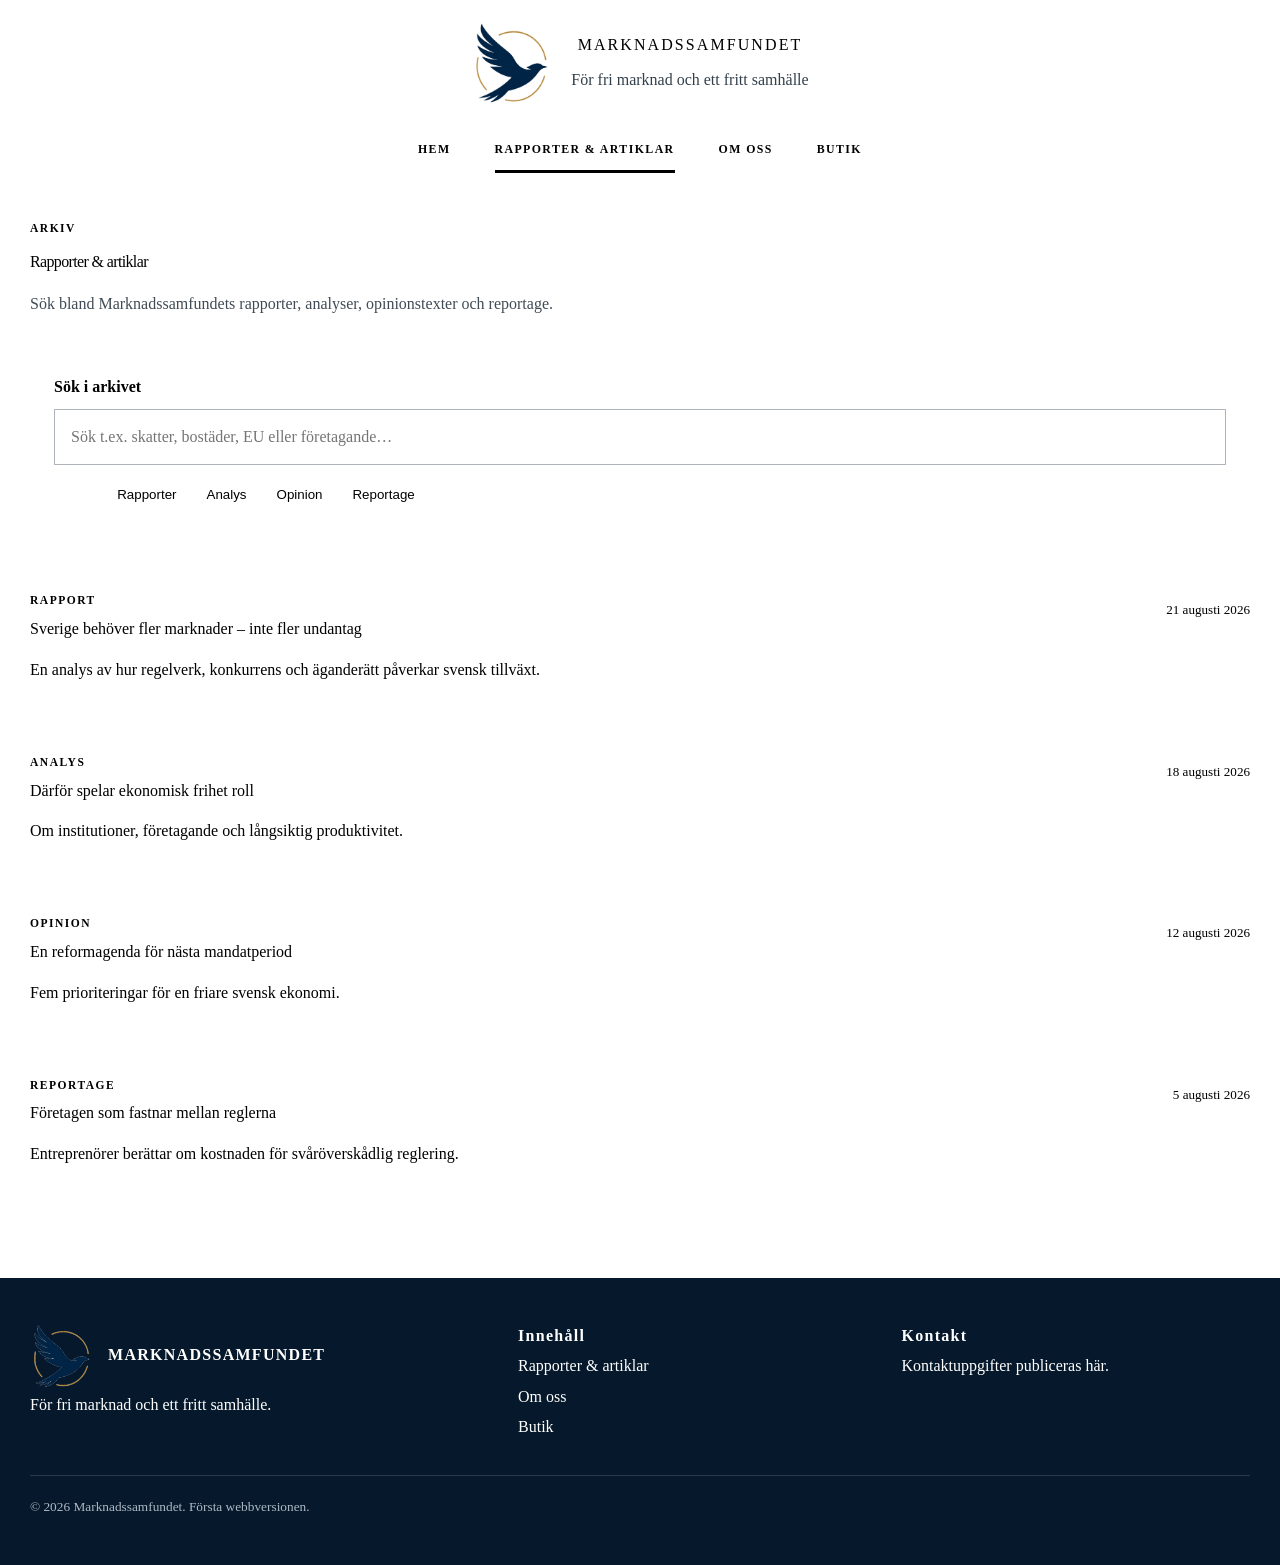
==== arkiv.html @ e5a6a24a "Add files via upload" ====
<!doctype html><html lang="sv"><head><meta charset="utf-8"><meta name="viewport" content="width=device-width,initial-scale=1"><meta name="description" content="Marknadssamfundet – För fri marknad och ett fritt samhälle."><title>Rapporter & artiklar – Marknadssamfundet</title><link rel="icon" type="image/png" href="assets/favicon.png"><link rel="stylesheet" href="styles.css"></head><body><header class="masthead"><div class="wrap identity"><a href="index.html" aria-label="Marknadssamfundet, startsida"><img src="assets/mark-icon.png" alt=""></a><div class="identity-copy"><div class="identity-name">Marknadssamfundet</div><div class="identity-tagline">För fri marknad och ett fritt samhälle</div></div></div><button class="menu-toggle" aria-expanded="false" aria-controls="main-nav">Meny</button><nav id="main-nav" class="main-nav wrap" aria-label="Huvudmeny"><a href="index.html" class="">Hem</a><a href="arkiv.html" class="active">Rapporter & artiklar</a><a href="om.html" class="">Om oss</a><a href="butik.html" class="">Butik</a></nav></header><main class="page"><div class="wrap"><header class="archive-header"><span class="kicker">Arkiv</span><h1>Rapporter & artiklar</h1><p class="lead">Sök bland Marknadssamfundets rapporter, analyser, opinionstexter och reportage.</p></header><section class="search-box"><label for="search">Sök i arkivet</label><input id="search" type="search" placeholder="Sök t.ex. skatter, bostäder, EU eller företagande…" autocomplete="off"><div class="filters"><button class="filter active" data-filter="alla">Alla</button><button class="filter" data-filter="rapport">Rapporter</button><button class="filter" data-filter="analys">Analys</button><button class="filter" data-filter="opinion">Opinion</button><button class="filter" data-filter="reportage">Reportage</button></div></section><section class="archive-list"><article class="archive-item" data-type="rapport" data-search="sverige marknader regler konkurrens äganderätt ekonomi"><div><span class="tag">Rapport</span><h2><a href="artikel.html">Sverige behöver fler marknader – inte fler undantag</a></h2><p>En analys av hur regelverk, konkurrens och äganderätt påverkar svensk tillväxt.</p></div><div class="meta">21 augusti 2026</div></article><article class="archive-item" data-type="analys" data-search="ekonomisk frihet institutioner företagande produktivitet"><div><span class="tag">Analys</span><h2><a href="artikel.html">Därför spelar ekonomisk frihet roll</a></h2><p>Om institutioner, företagande och långsiktig produktivitet.</p></div><div class="meta">18 augusti 2026</div></article><article class="archive-item" data-type="opinion" data-search="reformagenda skatter arbetsmarknad bostäder mandatperiod"><div><span class="tag">Opinion</span><h2><a href="artikel.html">En reformagenda för nästa mandatperiod</a></h2><p>Fem prioriteringar för en friare svensk ekonomi.</p></div><div class="meta">12 augusti 2026</div></article><article class="archive-item" data-type="reportage" data-search="företag regler entreprenörer reglering"><div><span class="tag">Reportage</span><h2><a href="artikel.html">Företagen som fastnar mellan reglerna</a></h2><p>Entreprenörer berättar om kostnaden för svåröverskådlig reglering.</p></div><div class="meta">5 augusti 2026</div></article></section><p id="no-results" class="no-results" hidden>Inga träffar. Prova ett annat sökord eller filter.</p></div></main><footer class="footer"><div class="wrap"><div class="footer-grid"><div><div class="footer-brand"><img src="assets/mark-icon.png" alt=""><strong>MARKNADSSAMFUNDET</strong></div><p>För fri marknad och ett fritt samhälle.</p></div><div><strong>Innehåll</strong><p><a href="arkiv.html">Rapporter & artiklar</a></p><p><a href="om.html">Om oss</a></p><p><a href="butik.html">Butik</a></p></div><div><strong>Kontakt</strong><p>Kontaktuppgifter publiceras här.</p></div></div><div class="legal"><small>© 2026 Marknadssamfundet. Första webbversionen.</small></div></div></footer><script src="script.js"></script></body></html>
---- styles.css ----
\
:root{--navy:#0b2744;--navy2:#061b31;--gold:#b98a2c;--ink:#161b21;--muted:#66717a;--paper:#f6f3ec;--white:#fff;--rule:#d7d2c6;--serif:Georgia,"Times New Roman",serif;--sans:-apple-system,BlinkMacSystemFont,"Segoe UI",Arial,sans-serif}*{box-sizing:border-box}html{scroll-behavior:smooth}body{margin:0;background:var(--paper);color:var(--ink);font-family:var(--sans);line-height:1.55}a{color:inherit}img{display:block;max-width:100%}.wrap{width:min(1220px,calc(100% - 42px));margin:auto}.masthead{background:var(--white);border-bottom:1px solid var(--rule)}.identity{min-height:126px;display:flex;align-items:center;justify-content:center;gap:18px;padding:20px 0}.identity img{width:82px;height:82px;object-fit:contain}.identity-copy{text-align:center}.identity-name{font:600 clamp(1.65rem,3.2vw,2.7rem)/1 var(--serif);letter-spacing:.13em;color:var(--navy);text-transform:uppercase}.identity-tagline{margin-top:10px;font:italic 1.02rem var(--serif);color:#33404c}.main-nav{border-top:1px solid var(--rule);display:flex;justify-content:center;gap:44px;position:relative}.main-nav a{padding:14px 0 12px;text-decoration:none;text-transform:uppercase;font-size:.74rem;letter-spacing:.12em;font-weight:800;border-bottom:3px solid transparent}.main-nav a:hover,.main-nav a.active{color:var(--gold);border-bottom-color:var(--gold)}.menu-toggle{display:none}.newsline{background:var(--navy);color:#fff}.newsline .wrap{display:flex;gap:18px;align-items:center;min-height:38px;font-size:.82rem}.newsline strong{color:#f4d99a;text-transform:uppercase;letter-spacing:.1em}.newsline a{text-decoration:none;white-space:nowrap;overflow:hidden;text-overflow:ellipsis}.page{padding:42px 0 70px}.kicker,.tag,.section-kicker{font-weight:800;color:var(--gold);text-transform:uppercase;letter-spacing:.13em;font-size:.72rem}.front-grid{display:grid;grid-template-columns:1.65fr .85fr;gap:28px;border-bottom:1px solid var(--rule);padding-bottom:35px}.lead-story{padding-right:28px;border-right:1px solid var(--rule)}.lead-story h1{font:600 clamp(3rem,6.2vw,6.1rem)/.96 var(--serif);letter-spacing:-.045em;margin:10px 0 20px}.lead-story .dek{font:1.3rem/1.5 var(--serif);color:#3c4650;max-width:800px}.story-link{display:inline-block;margin-top:12px;text-decoration:none;font-weight:800;border-bottom:1px solid var(--gold);padding-bottom:3px}.side-stack{display:grid;grid-template-rows:1fr 1fr;gap:24px}.side-story{border-bottom:1px solid var(--rule);padding-bottom:20px}.side-story:last-child{border-bottom:0}.side-story h2{font:600 2rem/1.06 var(--serif);margin:8px 0 10px}.side-story p{margin:0;color:#47515b}.meta{font-size:.82rem;color:var(--muted);margin-top:13px}.section{padding:48px 0;border-bottom:1px solid var(--rule)}.section-head{display:flex;justify-content:space-between;align-items:flex-end;gap:16px;border-bottom:3px solid var(--ink);padding-bottom:10px;margin-bottom:24px}.section-head h2{margin:0;font:600 2.15rem var(--serif)}.section-head a{text-decoration:none;font-weight:700;font-size:.88rem}.latest-grid{display:grid;grid-template-columns:1.25fr .75fr;gap:38px}.latest-list{counter-reset:item}.latest-item{counter-increment:item;display:grid;grid-template-columns:50px 1fr auto;gap:15px;padding:20px 0;border-bottom:1px solid var(--rule);align-items:start}.latest-item:before{content:counter(item,decimal-leading-zero);font:600 1rem var(--serif);color:var(--gold)}.latest-item h3{font:600 1.45rem/1.12 var(--serif);margin:0 0 6px}.latest-item h3 a{text-decoration:none}.latest-item h3 a:hover{text-decoration:underline}.latest-item .meta{margin:0}.editorial-box{background:var(--navy);color:#fff;padding:28px;align-self:start}.editorial-box h3{font:600 2rem/1.1 var(--serif);margin:10px 0}.editorial-box p{color:#d7dee5}.report-grid,.opinion-grid,.shop-grid,.principles{display:grid;grid-template-columns:repeat(3,1fr);gap:24px}.report-card{background:var(--white);border:1px solid var(--rule);padding:22px;min-height:285px;display:flex;flex-direction:column}.report-card .number{font:600 3.8rem var(--serif);color:var(--navy);opacity:.12}.report-card h3{font:600 1.55rem/1.1 var(--serif);margin:10px 0}.report-card p{color:#4a545d}.report-card .meta{margin-top:auto}.opinion-card{border-top:4px solid var(--navy);padding-top:16px}.opinion-card h3{font:600 1.6rem/1.1 var(--serif);margin:8px 0}.topics{background:var(--navy2);color:#fff;padding:34px 0}.topic-links{display:flex;flex-wrap:wrap;gap:10px;margin-top:13px}.topic-links a{border:1px solid rgba(255,255,255,.25);padding:8px 12px;text-decoration:none;font-size:.88rem}.topic-links a:hover{background:#fff;color:var(--navy)}.archive-header,.about-header,.shop-header{max-width:930px;margin-bottom:34px}.archive-header h1,.about-header h1,.shop-header h1,.article-header h1{font:600 clamp(3rem,6vw,5.8rem)/1 var(--serif);letter-spacing:-.04em;margin:10px 0 17px}.lead{font:1.32rem/1.5 var(--serif);color:#414b55}.search-box{background:#fff;border:1px solid var(--rule);padding:24px;margin:28px 0}.search-box label{display:block;font-weight:800;margin-bottom:9px}.search-box input{width:100%;padding:15px 16px;font:1rem var(--sans);border:1px solid #aeb4ba;background:#fff}.filters{display:flex;flex-wrap:wrap;gap:8px;margin-top:14px}.filter{border:1px solid var(--rule);background:var(--paper);padding:8px 11px;cursor:pointer}.filter.active{background:var(--navy);border-color:var(--navy);color:#fff}.archive-list{border-top:3px solid var(--ink)}.archive-item{display:grid;grid-template-columns:1fr auto;gap:22px;padding:25px 0;border-bottom:1px solid var(--rule)}.archive-item h2{font:600 1.8rem/1.1 var(--serif);margin:5px 0}.archive-item h2 a{text-decoration:none}.archive-item h2 a:hover{text-decoration:underline}.no-results{padding:28px 0;color:var(--muted)}.article-header{max-width:1040px;padding:54px 0 28px}.article-header .lead{max-width:850px}.byline{border-top:1px solid var(--rule);border-bottom:1px solid var(--rule);padding:14px 0;color:var(--muted);margin-top:26px}.article-layout{display:grid;grid-template-columns:160px minmax(0,760px) 1fr;gap:32px;padding:24px 0 70px}.article-aside{font-size:.82rem;color:var(--muted)}.article-aside strong{display:block;color:var(--ink);margin-bottom:5px}.article-body{font:1.19rem/1.76 var(--serif)}.article-body h2{font:600 2.15rem/1.15 var(--serif);margin-top:42px}.article-body .dropcap:first-letter{float:left;font-size:4.7rem;line-height:.82;padding-right:10px;color:var(--gold)}.pullquote{border-left:4px solid var(--gold);padding:5px 0 5px 20px;margin:34px 0;font:italic 1.55rem/1.35 var(--serif);color:var(--navy)}.related{background:#fff;border:1px solid var(--rule);padding:20px;align-self:start}.related h3{font:600 1.3rem var(--serif)}.about-grid{display:grid;grid-template-columns:1.1fr .9fr;gap:60px}.prose{font-size:1.06rem}.prose h2{font:600 2rem var(--serif);margin-top:38px}.principle{background:#fff;border-top:4px solid var(--gold);padding:20px}.principle h3{font:600 1.4rem var(--serif);margin:0 0 8px}.shop-card{background:#fff;border:1px solid var(--rule);padding:18px}.product-visual{aspect-ratio:4/3;background:var(--navy);display:grid;place-items:center;color:var(--gold);font:600 4rem var(--serif)}.shop-card h2{font:600 1.4rem var(--serif)}.coming{font-size:.74rem;font-weight:800;letter-spacing:.1em;text-transform:uppercase;color:var(--gold)}.footer{background:#06182b;color:#fff;padding:46px 0}.footer-grid{display:grid;grid-template-columns:1.3fr 1fr 1fr;gap:35px}.footer-brand{display:flex;align-items:center;gap:14px}.footer-brand img{width:64px}.footer strong{font-family:var(--serif);letter-spacing:.08em}.footer a{color:#fff;text-decoration:none}.footer small{color:#aeb9c4}.footer p{margin:.35rem 0}.legal{border-top:1px solid rgba(255,255,255,.15);margin-top:30px;padding-top:18px}.sr-only{position:absolute;width:1px;height:1px;padding:0;margin:-1px;overflow:hidden;clip:rect(0,0,0,0);white-space:nowrap;border:0}@media(max-width:900px){.identity{justify-content:flex-start}.identity-copy{text-align:left}.identity-name{font-size:1.55rem}.identity-tagline{font-size:.9rem}.main-nav{justify-content:flex-start;gap:24px;overflow:auto}.front-grid,.latest-grid,.about-grid,.article-layout{grid-template-columns:1fr}.lead-story{border-right:0;padding-right:0}.side-stack{grid-template-columns:1fr 1fr;grid-template-rows:auto}.article-aside{display:none}.related{margin-top:10px}.report-grid,.opinion-grid,.shop-grid,.principles{grid-template-columns:repeat(2,1fr)}}@media(max-width:640px){.wrap{width:min(100% - 28px,1220px)}.identity{min-height:82px;gap:10px}.identity img{width:54px;height:54px}.identity-name{font-size:1.1rem;letter-spacing:.08em}.identity-tagline{font-size:.78rem;margin-top:6px}.main-nav{display:none;flex-direction:column;gap:0;padding:8px 0}.main-nav.open{display:flex}.menu-toggle{display:block;position:absolute;right:14px;top:24px;border:1px solid var(--rule);background:#fff;padding:7px 10px}.masthead{position:relative}.front-grid{grid-template-columns:1fr}.side-stack{grid-template-columns:1fr}.lead-story h1{font-size:3rem}.latest-item{grid-template-columns:40px 1fr}.latest-item .meta{grid-column:2}.report-grid,.opinion-grid,.shop-grid,.principles{grid-template-columns:1fr}.section-head{align-items:flex-start}.archive-item{grid-template-columns:1fr}.footer-grid{grid-template-columns:1fr}}
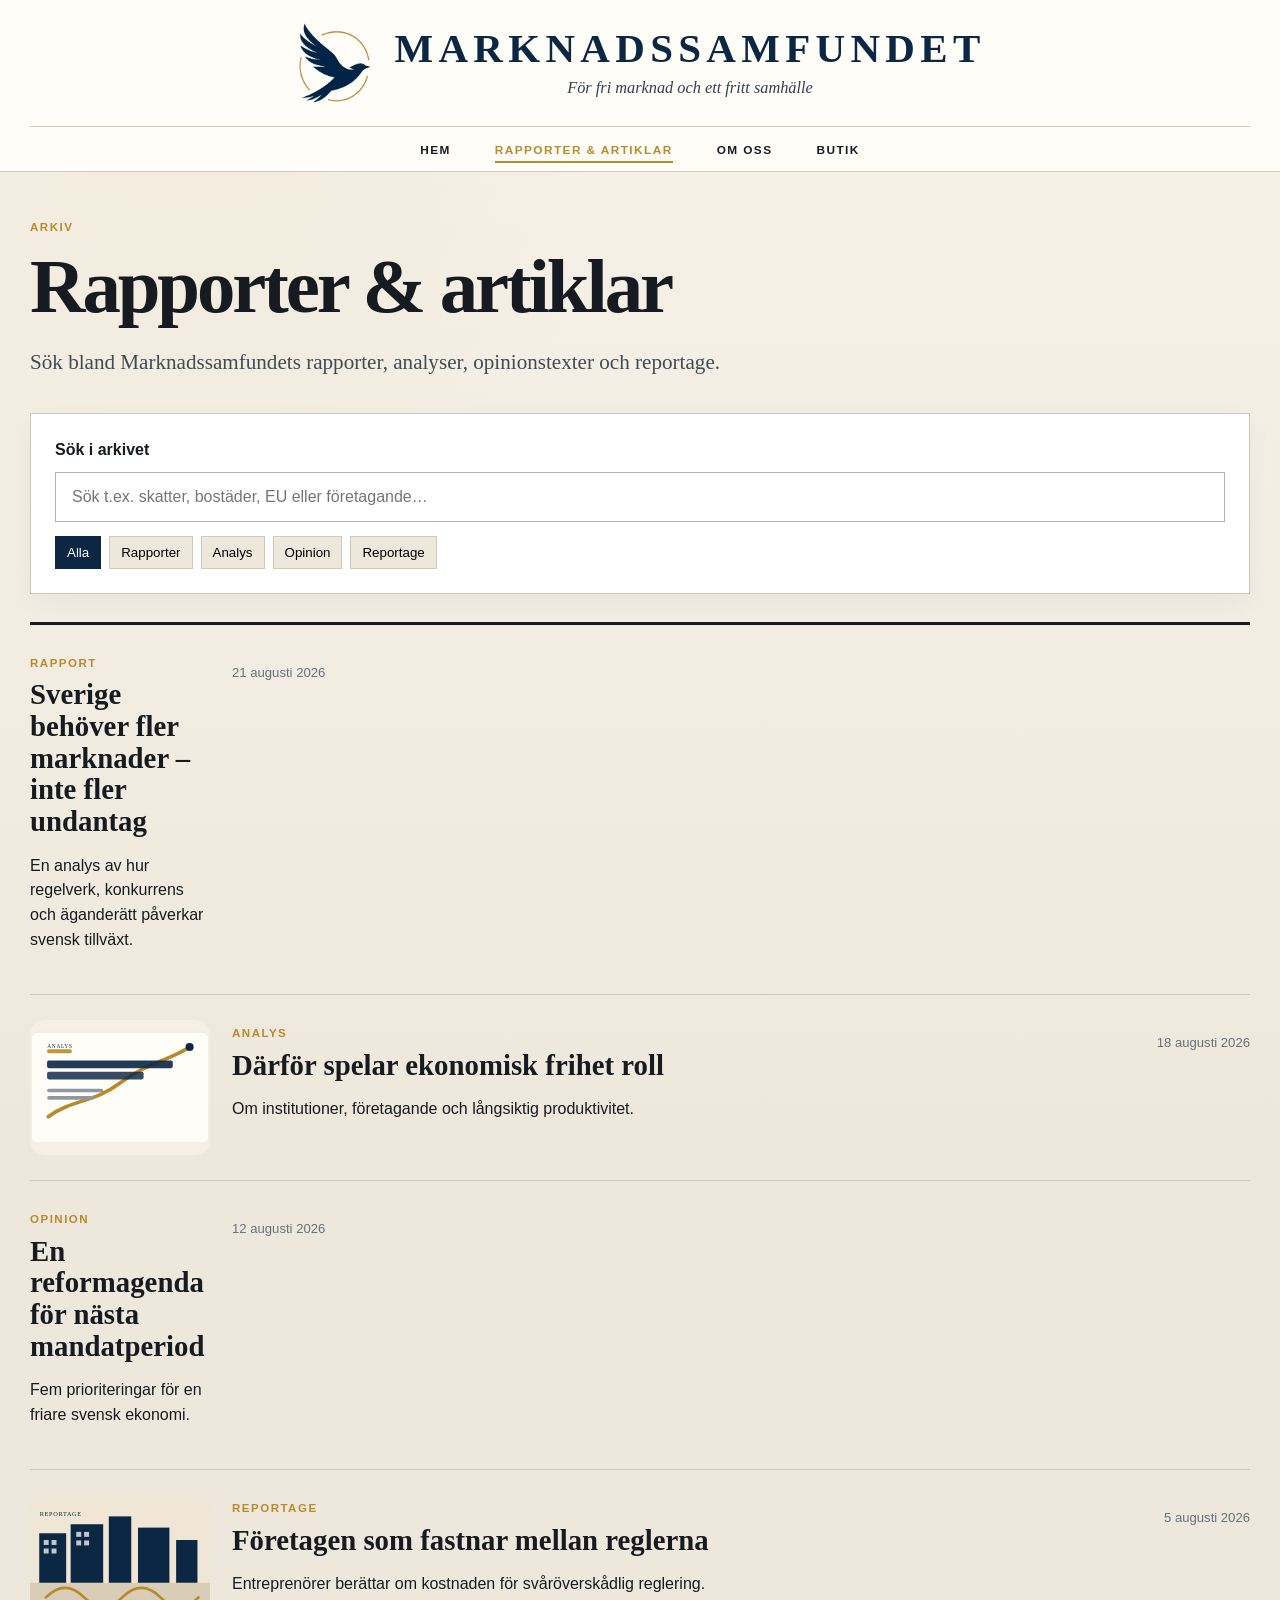
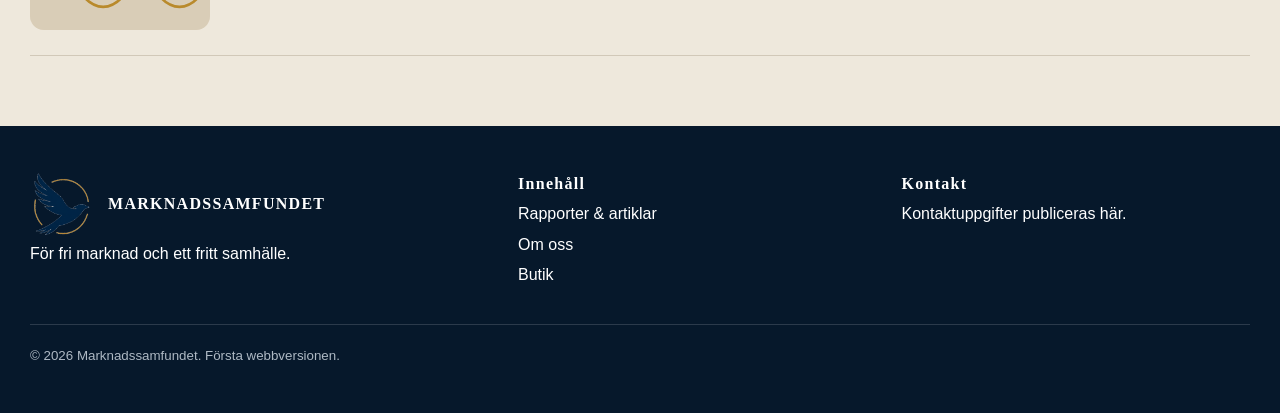
==== commit e2ab93f1: "Add files via upload" ====
--- a/arkiv.html
+++ b/arkiv.html
@@ -1 +1 @@
-<!doctype html><html lang="sv"><head><meta charset="utf-8"><meta name="viewport" content="width=device-width,initial-scale=1"><meta name="description" content="Marknadssamfundet – För fri marknad och ett fritt samhälle."><title>Rapporter & artiklar – Marknadssamfundet</title><link rel="icon" type="image/png" href="assets/favicon.png"><link rel="stylesheet" href="styles.css"></head><body><header class="masthead"><div class="wrap identity"><a href="index.html" aria-label="Marknadssamfundet, startsida"><img src="assets/mark-icon.png" alt=""></a><div class="identity-copy"><div class="identity-name">Marknadssamfundet</div><div class="identity-tagline">För fri marknad och ett fritt samhälle</div></div></div><button class="menu-toggle" aria-expanded="false" aria-controls="main-nav">Meny</button><nav id="main-nav" class="main-nav wrap" aria-label="Huvudmeny"><a href="index.html" class="">Hem</a><a href="arkiv.html" class="active">Rapporter & artiklar</a><a href="om.html" class="">Om oss</a><a href="butik.html" class="">Butik</a></nav></header><main class="page"><div class="wrap"><header class="archive-header"><span class="kicker">Arkiv</span><h1>Rapporter & artiklar</h1><p class="lead">Sök bland Marknadssamfundets rapporter, analyser, opinionstexter och reportage.</p></header><section class="search-box"><label for="search">Sök i arkivet</label><input id="search" type="search" placeholder="Sök t.ex. skatter, bostäder, EU eller företagande…" autocomplete="off"><div class="filters"><button class="filter active" data-filter="alla">Alla</button><button class="filter" data-filter="rapport">Rapporter</button><button class="filter" data-filter="analys">Analys</button><button class="filter" data-filter="opinion">Opinion</button><button class="filter" data-filter="reportage">Reportage</button></div></section><section class="archive-list"><article class="archive-item" data-type="rapport" data-search="sverige marknader regler konkurrens äganderätt ekonomi"><div><span class="tag">Rapport</span><h2><a href="artikel.html">Sverige behöver fler marknader – inte fler undantag</a></h2><p>En analys av hur regelverk, konkurrens och äganderätt påverkar svensk tillväxt.</p></div><div class="meta">21 augusti 2026</div></article><article class="archive-item" data-type="analys" data-search="ekonomisk frihet institutioner företagande produktivitet"><div><span class="tag">Analys</span><h2><a href="artikel.html">Därför spelar ekonomisk frihet roll</a></h2><p>Om institutioner, företagande och långsiktig produktivitet.</p></div><div class="meta">18 augusti 2026</div></article><article class="archive-item" data-type="opinion" data-search="reformagenda skatter arbetsmarknad bostäder mandatperiod"><div><span class="tag">Opinion</span><h2><a href="artikel.html">En reformagenda för nästa mandatperiod</a></h2><p>Fem prioriteringar för en friare svensk ekonomi.</p></div><div class="meta">12 augusti 2026</div></article><article class="archive-item" data-type="reportage" data-search="företag regler entreprenörer reglering"><div><span class="tag">Reportage</span><h2><a href="artikel.html">Företagen som fastnar mellan reglerna</a></h2><p>Entreprenörer berättar om kostnaden för svåröverskådlig reglering.</p></div><div class="meta">5 augusti 2026</div></article></section><p id="no-results" class="no-results" hidden>Inga träffar. Prova ett annat sökord eller filter.</p></div></main><footer class="footer"><div class="wrap"><div class="footer-grid"><div><div class="footer-brand"><img src="assets/mark-icon.png" alt=""><strong>MARKNADSSAMFUNDET</strong></div><p>För fri marknad och ett fritt samhälle.</p></div><div><strong>Innehåll</strong><p><a href="arkiv.html">Rapporter & artiklar</a></p><p><a href="om.html">Om oss</a></p><p><a href="butik.html">Butik</a></p></div><div><strong>Kontakt</strong><p>Kontaktuppgifter publiceras här.</p></div></div><div class="legal"><small>© 2026 Marknadssamfundet. Första webbversionen.</small></div></div></footer><script src="script.js"></script></body></html>+<!doctype html><html lang="sv"><head><meta charset="utf-8"><meta name="viewport" content="width=device-width,initial-scale=1"><meta name="description" content="Marknadssamfundet – För fri marknad och ett fritt samhälle."><title>Rapporter & artiklar – Marknadssamfundet</title><link rel="icon" type="image/png" href="assets/favicon.png"><link rel="stylesheet" href="styles.css"></head><body><header class="masthead"><div class="wrap identity"><a href="index.html" aria-label="Marknadssamfundet, startsida"><img src="assets/mark-icon.png" alt=""></a><div class="identity-copy"><div class="identity-name">Marknadssamfundet</div><div class="identity-tagline">För fri marknad och ett fritt samhälle</div></div></div><button class="menu-toggle" aria-expanded="false" aria-controls="main-nav">Meny</button><nav id="main-nav" class="main-nav wrap" aria-label="Huvudmeny"><a href="index.html" class="">Hem</a><a href="arkiv.html" class="active">Rapporter & artiklar</a><a href="om.html" class="">Om oss</a><a href="butik.html" class="">Butik</a></nav></header><main class="page"><div class="wrap"><header class="archive-header"><span class="kicker">Arkiv</span><h1>Rapporter & artiklar</h1><p class="lead">Sök bland Marknadssamfundets rapporter, analyser, opinionstexter och reportage.</p></header><section class="search-box"><label for="search">Sök i arkivet</label><input id="search" type="search" placeholder="Sök t.ex. skatter, bostäder, EU eller företagande…" autocomplete="off"><div class="filters"><button class="filter active" data-filter="alla">Alla</button><button class="filter" data-filter="rapport">Rapporter</button><button class="filter" data-filter="analys">Analys</button><button class="filter" data-filter="opinion">Opinion</button><button class="filter" data-filter="reportage">Reportage</button></div></section><section class="archive-list"><article class="archive-item" data-type="rapport" data-search="sverige marknader regler konkurrens äganderätt ekonomi"><div><span class="tag">Rapport</span><h2><a href="artikel.html">Sverige behöver fler marknader – inte fler undantag</a></h2><p>En analys av hur regelverk, konkurrens och äganderätt påverkar svensk tillväxt.</p></div><div class="meta">21 augusti 2026</div></article><article class="archive-item" data-type="analys" data-search="ekonomisk frihet institutioner företagande produktivitet"><a class="archive-thumb" href="artikel.html"><img src="assets/analysis-freedom.svg" alt="Omslagsbild för analys om ekonomisk frihet"></a><div><span class="tag">Analys</span><h2><a href="artikel.html">Därför spelar ekonomisk frihet roll</a></h2><p>Om institutioner, företagande och långsiktig produktivitet.</p></div><div class="meta">18 augusti 2026</div></article><article class="archive-item" data-type="opinion" data-search="reformagenda skatter arbetsmarknad bostäder mandatperiod"><div><span class="tag">Opinion</span><h2><a href="artikel.html">En reformagenda för nästa mandatperiod</a></h2><p>Fem prioriteringar för en friare svensk ekonomi.</p></div><div class="meta">12 augusti 2026</div></article><article class="archive-item" data-type="reportage" data-search="företag regler entreprenörer reglering"><a class="archive-thumb" href="artikel.html"><img src="assets/reportage-business.svg" alt="Omslagsbild för reportage om företag och regler"></a><div><span class="tag">Reportage</span><h2><a href="artikel.html">Företagen som fastnar mellan reglerna</a></h2><p>Entreprenörer berättar om kostnaden för svåröverskådlig reglering.</p></div><div class="meta">5 augusti 2026</div></article></section><p id="no-results" class="no-results" hidden>Inga träffar. Prova ett annat sökord eller filter.</p></div></main><footer class="footer"><div class="wrap"><div class="footer-grid"><div><div class="footer-brand"><img src="assets/mark-icon.png" alt=""><strong>MARKNADSSAMFUNDET</strong></div><p>För fri marknad och ett fritt samhälle.</p></div><div><strong>Innehåll</strong><p><a href="arkiv.html">Rapporter & artiklar</a></p><p><a href="om.html">Om oss</a></p><p><a href="butik.html">Butik</a></p></div><div><strong>Kontakt</strong><p>Kontaktuppgifter publiceras här.</p></div></div><div class="legal"><small>© 2026 Marknadssamfundet. Första webbversionen.</small></div></div></footer><script src="script.js"></script></body></html>
--- a/styles.css
+++ b/styles.css
@@ -1,2 +1,300 @@
-\
-:root{--navy:#0b2744;--navy2:#061b31;--gold:#b98a2c;--ink:#161b21;--muted:#66717a;--paper:#f6f3ec;--white:#fff;--rule:#d7d2c6;--serif:Georgia,"Times New Roman",serif;--sans:-apple-system,BlinkMacSystemFont,"Segoe UI",Arial,sans-serif}*{box-sizing:border-box}html{scroll-behavior:smooth}body{margin:0;background:var(--paper);color:var(--ink);font-family:var(--sans);line-height:1.55}a{color:inherit}img{display:block;max-width:100%}.wrap{width:min(1220px,calc(100% - 42px));margin:auto}.masthead{background:var(--white);border-bottom:1px solid var(--rule)}.identity{min-height:126px;display:flex;align-items:center;justify-content:center;gap:18px;padding:20px 0}.identity img{width:82px;height:82px;object-fit:contain}.identity-copy{text-align:center}.identity-name{font:600 clamp(1.65rem,3.2vw,2.7rem)/1 var(--serif);letter-spacing:.13em;color:var(--navy);text-transform:uppercase}.identity-tagline{margin-top:10px;font:italic 1.02rem var(--serif);color:#33404c}.main-nav{border-top:1px solid var(--rule);display:flex;justify-content:center;gap:44px;position:relative}.main-nav a{padding:14px 0 12px;text-decoration:none;text-transform:uppercase;font-size:.74rem;letter-spacing:.12em;font-weight:800;border-bottom:3px solid transparent}.main-nav a:hover,.main-nav a.active{color:var(--gold);border-bottom-color:var(--gold)}.menu-toggle{display:none}.newsline{background:var(--navy);color:#fff}.newsline .wrap{display:flex;gap:18px;align-items:center;min-height:38px;font-size:.82rem}.newsline strong{color:#f4d99a;text-transform:uppercase;letter-spacing:.1em}.newsline a{text-decoration:none;white-space:nowrap;overflow:hidden;text-overflow:ellipsis}.page{padding:42px 0 70px}.kicker,.tag,.section-kicker{font-weight:800;color:var(--gold);text-transform:uppercase;letter-spacing:.13em;font-size:.72rem}.front-grid{display:grid;grid-template-columns:1.65fr .85fr;gap:28px;border-bottom:1px solid var(--rule);padding-bottom:35px}.lead-story{padding-right:28px;border-right:1px solid var(--rule)}.lead-story h1{font:600 clamp(3rem,6.2vw,6.1rem)/.96 var(--serif);letter-spacing:-.045em;margin:10px 0 20px}.lead-story .dek{font:1.3rem/1.5 var(--serif);color:#3c4650;max-width:800px}.story-link{display:inline-block;margin-top:12px;text-decoration:none;font-weight:800;border-bottom:1px solid var(--gold);padding-bottom:3px}.side-stack{display:grid;grid-template-rows:1fr 1fr;gap:24px}.side-story{border-bottom:1px solid var(--rule);padding-bottom:20px}.side-story:last-child{border-bottom:0}.side-story h2{font:600 2rem/1.06 var(--serif);margin:8px 0 10px}.side-story p{margin:0;color:#47515b}.meta{font-size:.82rem;color:var(--muted);margin-top:13px}.section{padding:48px 0;border-bottom:1px solid var(--rule)}.section-head{display:flex;justify-content:space-between;align-items:flex-end;gap:16px;border-bottom:3px solid var(--ink);padding-bottom:10px;margin-bottom:24px}.section-head h2{margin:0;font:600 2.15rem var(--serif)}.section-head a{text-decoration:none;font-weight:700;font-size:.88rem}.latest-grid{display:grid;grid-template-columns:1.25fr .75fr;gap:38px}.latest-list{counter-reset:item}.latest-item{counter-increment:item;display:grid;grid-template-columns:50px 1fr auto;gap:15px;padding:20px 0;border-bottom:1px solid var(--rule);align-items:start}.latest-item:before{content:counter(item,decimal-leading-zero);font:600 1rem var(--serif);color:var(--gold)}.latest-item h3{font:600 1.45rem/1.12 var(--serif);margin:0 0 6px}.latest-item h3 a{text-decoration:none}.latest-item h3 a:hover{text-decoration:underline}.latest-item .meta{margin:0}.editorial-box{background:var(--navy);color:#fff;padding:28px;align-self:start}.editorial-box h3{font:600 2rem/1.1 var(--serif);margin:10px 0}.editorial-box p{color:#d7dee5}.report-grid,.opinion-grid,.shop-grid,.principles{display:grid;grid-template-columns:repeat(3,1fr);gap:24px}.report-card{background:var(--white);border:1px solid var(--rule);padding:22px;min-height:285px;display:flex;flex-direction:column}.report-card .number{font:600 3.8rem var(--serif);color:var(--navy);opacity:.12}.report-card h3{font:600 1.55rem/1.1 var(--serif);margin:10px 0}.report-card p{color:#4a545d}.report-card .meta{margin-top:auto}.opinion-card{border-top:4px solid var(--navy);padding-top:16px}.opinion-card h3{font:600 1.6rem/1.1 var(--serif);margin:8px 0}.topics{background:var(--navy2);color:#fff;padding:34px 0}.topic-links{display:flex;flex-wrap:wrap;gap:10px;margin-top:13px}.topic-links a{border:1px solid rgba(255,255,255,.25);padding:8px 12px;text-decoration:none;font-size:.88rem}.topic-links a:hover{background:#fff;color:var(--navy)}.archive-header,.about-header,.shop-header{max-width:930px;margin-bottom:34px}.archive-header h1,.about-header h1,.shop-header h1,.article-header h1{font:600 clamp(3rem,6vw,5.8rem)/1 var(--serif);letter-spacing:-.04em;margin:10px 0 17px}.lead{font:1.32rem/1.5 var(--serif);color:#414b55}.search-box{background:#fff;border:1px solid var(--rule);padding:24px;margin:28px 0}.search-box label{display:block;font-weight:800;margin-bottom:9px}.search-box input{width:100%;padding:15px 16px;font:1rem var(--sans);border:1px solid #aeb4ba;background:#fff}.filters{display:flex;flex-wrap:wrap;gap:8px;margin-top:14px}.filter{border:1px solid var(--rule);background:var(--paper);padding:8px 11px;cursor:pointer}.filter.active{background:var(--navy);border-color:var(--navy);color:#fff}.archive-list{border-top:3px solid var(--ink)}.archive-item{display:grid;grid-template-columns:1fr auto;gap:22px;padding:25px 0;border-bottom:1px solid var(--rule)}.archive-item h2{font:600 1.8rem/1.1 var(--serif);margin:5px 0}.archive-item h2 a{text-decoration:none}.archive-item h2 a:hover{text-decoration:underline}.no-results{padding:28px 0;color:var(--muted)}.article-header{max-width:1040px;padding:54px 0 28px}.article-header .lead{max-width:850px}.byline{border-top:1px solid var(--rule);border-bottom:1px solid var(--rule);padding:14px 0;color:var(--muted);margin-top:26px}.article-layout{display:grid;grid-template-columns:160px minmax(0,760px) 1fr;gap:32px;padding:24px 0 70px}.article-aside{font-size:.82rem;color:var(--muted)}.article-aside strong{display:block;color:var(--ink);margin-bottom:5px}.article-body{font:1.19rem/1.76 var(--serif)}.article-body h2{font:600 2.15rem/1.15 var(--serif);margin-top:42px}.article-body .dropcap:first-letter{float:left;font-size:4.7rem;line-height:.82;padding-right:10px;color:var(--gold)}.pullquote{border-left:4px solid var(--gold);padding:5px 0 5px 20px;margin:34px 0;font:italic 1.55rem/1.35 var(--serif);color:var(--navy)}.related{background:#fff;border:1px solid var(--rule);padding:20px;align-self:start}.related h3{font:600 1.3rem var(--serif)}.about-grid{display:grid;grid-template-columns:1.1fr .9fr;gap:60px}.prose{font-size:1.06rem}.prose h2{font:600 2rem var(--serif);margin-top:38px}.principle{background:#fff;border-top:4px solid var(--gold);padding:20px}.principle h3{font:600 1.4rem var(--serif);margin:0 0 8px}.shop-card{background:#fff;border:1px solid var(--rule);padding:18px}.product-visual{aspect-ratio:4/3;background:var(--navy);display:grid;place-items:center;color:var(--gold);font:600 4rem var(--serif)}.shop-card h2{font:600 1.4rem var(--serif)}.coming{font-size:.74rem;font-weight:800;letter-spacing:.1em;text-transform:uppercase;color:var(--gold)}.footer{background:#06182b;color:#fff;padding:46px 0}.footer-grid{display:grid;grid-template-columns:1.3fr 1fr 1fr;gap:35px}.footer-brand{display:flex;align-items:center;gap:14px}.footer-brand img{width:64px}.footer strong{font-family:var(--serif);letter-spacing:.08em}.footer a{color:#fff;text-decoration:none}.footer small{color:#aeb9c4}.footer p{margin:.35rem 0}.legal{border-top:1px solid rgba(255,255,255,.15);margin-top:30px;padding-top:18px}.sr-only{position:absolute;width:1px;height:1px;padding:0;margin:-1px;overflow:hidden;clip:rect(0,0,0,0);white-space:nowrap;border:0}@media(max-width:900px){.identity{justify-content:flex-start}.identity-copy{text-align:left}.identity-name{font-size:1.55rem}.identity-tagline{font-size:.9rem}.main-nav{justify-content:flex-start;gap:24px;overflow:auto}.front-grid,.latest-grid,.about-grid,.article-layout{grid-template-columns:1fr}.lead-story{border-right:0;padding-right:0}.side-stack{grid-template-columns:1fr 1fr;grid-template-rows:auto}.article-aside{display:none}.related{margin-top:10px}.report-grid,.opinion-grid,.shop-grid,.principles{grid-template-columns:repeat(2,1fr)}}@media(max-width:640px){.wrap{width:min(100% - 28px,1220px)}.identity{min-height:82px;gap:10px}.identity img{width:54px;height:54px}.identity-name{font-size:1.1rem;letter-spacing:.08em}.identity-tagline{font-size:.78rem;margin-top:6px}.main-nav{display:none;flex-direction:column;gap:0;padding:8px 0}.main-nav.open{display:flex}.menu-toggle{display:block;position:absolute;right:14px;top:24px;border:1px solid var(--rule);background:#fff;padding:7px 10px}.masthead{position:relative}.front-grid{grid-template-columns:1fr}.side-stack{grid-template-columns:1fr}.lead-story h1{font-size:3rem}.latest-item{grid-template-columns:40px 1fr}.latest-item .meta{grid-column:2}.report-grid,.opinion-grid,.shop-grid,.principles{grid-template-columns:1fr}.section-head{align-items:flex-start}.archive-item{grid-template-columns:1fr}.footer-grid{grid-template-columns:1fr}}
+:root{--navy:#0b2744;--navy2:#061b31;--gold:#b98a2c;--ink:#161b21;--muted:#66717a;--paper:#eee8dc;--paper2:#f7f2e9;--sand:#e8dfcf;--white:#fffdf8;--rule:#d1c8b8;--serif:Georgia,"Times New Roman",serif;--sans:-apple-system,BlinkMacSystemFont,"Segoe UI",Arial,sans-serif}*{box-sizing:border-box}html{scroll-behavior:smooth}body{margin:0;background:var(--paper);color:var(--ink);font-family:var(--sans);line-height:1.55}a{color:inherit}img{display:block;max-width:100%}.wrap{width:min(1220px,calc(100% - 42px));margin:auto}.masthead{background:var(--white);border-bottom:1px solid var(--rule)}.identity{min-height:126px;display:flex;align-items:center;justify-content:center;gap:18px;padding:20px 0}.identity img{width:82px;height:82px;object-fit:contain}.identity-copy{text-align:center}.identity-name{font:600 clamp(1.65rem,3.2vw,2.7rem)/1 var(--serif);letter-spacing:.13em;color:var(--navy);text-transform:uppercase}.identity-tagline{margin-top:10px;font:italic 1.02rem var(--serif);color:#33404c}.main-nav{border-top:1px solid var(--rule);display:flex;justify-content:center;gap:44px;position:relative}.main-nav a{padding:14px 0 12px;text-decoration:none;text-transform:uppercase;font-size:.74rem;letter-spacing:.12em;font-weight:800;border-bottom:3px solid transparent}.main-nav a:hover,.main-nav a.active{color:var(--gold);border-bottom-color:var(--gold)}.menu-toggle{display:none}.newsline{background:var(--navy);color:#fff}.newsline .wrap{display:flex;gap:18px;align-items:center;min-height:38px;font-size:.82rem}.newsline strong{color:#f4d99a;text-transform:uppercase;letter-spacing:.1em}.newsline a{text-decoration:none;white-space:nowrap;overflow:hidden;text-overflow:ellipsis}.page{padding:42px 0 70px}.kicker,.tag,.section-kicker{font-weight:800;color:var(--gold);text-transform:uppercase;letter-spacing:.13em;font-size:.72rem}.front-grid{display:grid;grid-template-columns:1.65fr .85fr;gap:28px;border-bottom:1px solid var(--rule);padding-bottom:35px}.lead-story{padding-right:28px;border-right:1px solid var(--rule)}.lead-story h1{font:600 clamp(3rem,6.2vw,6.1rem)/.96 var(--serif);letter-spacing:-.045em;margin:10px 0 20px}.lead-story .dek{font:1.3rem/1.5 var(--serif);color:#3c4650;max-width:800px}.story-link{display:inline-block;margin-top:12px;text-decoration:none;font-weight:800;border-bottom:1px solid var(--gold);padding-bottom:3px}.side-stack{display:grid;grid-template-rows:1fr 1fr;gap:24px}.side-story{border-bottom:1px solid var(--rule);padding-bottom:20px}.side-story:last-child{border-bottom:0}.side-story h2{font:600 2rem/1.06 var(--serif);margin:8px 0 10px}.side-story p{margin:0;color:#47515b}.meta{font-size:.82rem;color:var(--muted);margin-top:13px}.section{padding:48px 0;border-bottom:1px solid var(--rule)}.section-head{display:flex;justify-content:space-between;align-items:flex-end;gap:16px;border-bottom:3px solid var(--ink);padding-bottom:10px;margin-bottom:24px}.section-head h2{margin:0;font:600 2.15rem var(--serif)}.section-head a{text-decoration:none;font-weight:700;font-size:.88rem}.latest-grid{display:grid;grid-template-columns:1.25fr .75fr;gap:38px}.latest-list{counter-reset:item}.latest-item{counter-increment:item;display:grid;grid-template-columns:50px 1fr auto;gap:15px;padding:20px 0;border-bottom:1px solid var(--rule);align-items:start}.latest-item:before{content:counter(item,decimal-leading-zero);font:600 1rem var(--serif);color:var(--gold)}.latest-item h3{font:600 1.45rem/1.12 var(--serif);margin:0 0 6px}.latest-item h3 a{text-decoration:none}.latest-item h3 a:hover{text-decoration:underline}.latest-item .meta{margin:0}.editorial-box{background:var(--navy);color:#fff;padding:28px;align-self:start}.editorial-box h3{font:600 2rem/1.1 var(--serif);margin:10px 0}.editorial-box p{color:#d7dee5}.report-grid,.opinion-grid,.shop-grid,.principles{display:grid;grid-template-columns:repeat(3,1fr);gap:24px}.report-card{background:var(--white);border:1px solid var(--rule);padding:22px;min-height:285px;display:flex;flex-direction:column}.report-card .number{font:600 3.8rem var(--serif);color:var(--navy);opacity:.12}.report-card h3{font:600 1.55rem/1.1 var(--serif);margin:10px 0}.report-card p{color:#4a545d}.report-card .meta{margin-top:auto}.opinion-card{border-top:4px solid var(--navy);padding-top:16px}.opinion-card h3{font:600 1.6rem/1.1 var(--serif);margin:8px 0}.topics{background:var(--navy2);color:#fff;padding:34px 0}.topic-links{display:flex;flex-wrap:wrap;gap:10px;margin-top:13px}.topic-links a{border:1px solid rgba(255,255,255,.25);padding:8px 12px;text-decoration:none;font-size:.88rem}.topic-links a:hover{background:#fff;color:var(--navy)}.archive-header,.about-header,.shop-header{max-width:930px;margin-bottom:34px}.archive-header h1,.about-header h1,.shop-header h1,.article-header h1{font:600 clamp(3rem,6vw,5.8rem)/1 var(--serif);letter-spacing:-.04em;margin:10px 0 17px}.lead{font:1.32rem/1.5 var(--serif);color:#414b55}.search-box{background:#fff;border:1px solid var(--rule);padding:24px;margin:28px 0}.search-box label{display:block;font-weight:800;margin-bottom:9px}.search-box input{width:100%;padding:15px 16px;font:1rem var(--sans);border:1px solid #aeb4ba;background:#fff}.filters{display:flex;flex-wrap:wrap;gap:8px;margin-top:14px}.filter{border:1px solid var(--rule);background:var(--paper);padding:8px 11px;cursor:pointer}.filter.active{background:var(--navy);border-color:var(--navy);color:#fff}.archive-list{border-top:3px solid var(--ink)}.archive-item{display:grid;grid-template-columns:1fr auto;gap:22px;padding:25px 0;border-bottom:1px solid var(--rule)}.archive-item h2{font:600 1.8rem/1.1 var(--serif);margin:5px 0}.archive-item h2 a{text-decoration:none}.archive-item h2 a:hover{text-decoration:underline}.no-results{padding:28px 0;color:var(--muted)}.article-header{max-width:1040px;padding:54px 0 28px}.article-header .lead{max-width:850px}.byline{border-top:1px solid var(--rule);border-bottom:1px solid var(--rule);padding:14px 0;color:var(--muted);margin-top:26px}.article-layout{display:grid;grid-template-columns:160px minmax(0,760px) 1fr;gap:32px;padding:24px 0 70px}.article-aside{font-size:.82rem;color:var(--muted)}.article-aside strong{display:block;color:var(--ink);margin-bottom:5px}.article-body{font:1.19rem/1.76 var(--serif)}.article-body h2{font:600 2.15rem/1.15 var(--serif);margin-top:42px}.article-body .dropcap:first-letter{float:left;font-size:4.7rem;line-height:.82;padding-right:10px;color:var(--gold)}.pullquote{border-left:4px solid var(--gold);padding:5px 0 5px 20px;margin:34px 0;font:italic 1.55rem/1.35 var(--serif);color:var(--navy)}.related{background:#fff;border:1px solid var(--rule);padding:20px;align-self:start}.related h3{font:600 1.3rem var(--serif)}.about-grid{display:grid;grid-template-columns:1.1fr .9fr;gap:60px}.prose{font-size:1.06rem}.prose h2{font:600 2rem var(--serif);margin-top:38px}.principle{background:#fff;border-top:4px solid var(--gold);padding:20px}.principle h3{font:600 1.4rem var(--serif);margin:0 0 8px}.shop-card{background:#fff;border:1px solid var(--rule);padding:18px}.product-visual{aspect-ratio:4/3;background:var(--navy);display:grid;place-items:center;color:var(--gold);font:600 4rem var(--serif)}.shop-card h2{font:600 1.4rem var(--serif)}.coming{font-size:.74rem;font-weight:800;letter-spacing:.1em;text-transform:uppercase;color:var(--gold)}.footer{background:#06182b;color:#fff;padding:46px 0}.footer-grid{display:grid;grid-template-columns:1.3fr 1fr 1fr;gap:35px}.footer-brand{display:flex;align-items:center;gap:14px}.footer-brand img{width:64px}.footer strong{font-family:var(--serif);letter-spacing:.08em}.footer a{color:#fff;text-decoration:none}.footer small{color:#aeb9c4}.footer p{margin:.35rem 0}.legal{border-top:1px solid rgba(255,255,255,.15);margin-top:30px;padding-top:18px}.sr-only{position:absolute;width:1px;height:1px;padding:0;margin:-1px;overflow:hidden;clip:rect(0,0,0,0);white-space:nowrap;border:0}@media(max-width:900px){.identity{justify-content:flex-start}.identity-copy{text-align:left}.identity-name{font-size:1.55rem}.identity-tagline{font-size:.9rem}.main-nav{justify-content:flex-start;gap:24px;overflow:auto}.front-grid,.latest-grid,.about-grid,.article-layout{grid-template-columns:1fr}.lead-story{border-right:0;padding-right:0}.side-stack{grid-template-columns:1fr 1fr;grid-template-rows:auto}.article-aside{display:none}.related{margin-top:10px}.report-grid,.opinion-grid,.shop-grid,.principles{grid-template-columns:repeat(2,1fr)}}@media(max-width:640px){.wrap{width:min(100% - 28px,1220px)}.identity{min-height:82px;gap:10px}.identity img{width:54px;height:54px}.identity-name{font-size:1.1rem;letter-spacing:.08em}.identity-tagline{font-size:.78rem;margin-top:6px}.main-nav{display:none;flex-direction:column;gap:0;padding:8px 0}.main-nav.open{display:flex}.menu-toggle{display:block;position:absolute;right:14px;top:24px;border:1px solid var(--rule);background:#fff;padding:7px 10px}.masthead{position:relative}.front-grid{grid-template-columns:1fr}.side-stack{grid-template-columns:1fr}.lead-story h1{font-size:3rem}.latest-item{grid-template-columns:40px 1fr}.latest-item .meta{grid-column:2}.report-grid,.opinion-grid,.shop-grid,.principles{grid-template-columns:1fr}.section-head{align-items:flex-start}.archive-item{grid-template-columns:1fr}.footer-grid{grid-template-columns:1fr}}
+
+
+/* ---- Version 3: mjukare redaktionell känsla ---- */
+body{
+  background:
+    radial-gradient(circle at 15% 5%, rgba(185,138,44,.055), transparent 28rem),
+    linear-gradient(180deg,var(--paper2) 0,var(--paper) 72rem);
+}
+.masthead{background:rgba(255,253,248,.96);backdrop-filter:saturate(120%) blur(10px)}
+.page{overflow:hidden}
+.front-grid{padding-top:10px}
+
+/* Varierade pappersytor utan att förlora den akademiska känslan */
+.page > .section:nth-of-type(even){
+  position:relative;
+  background:var(--sand);
+  box-shadow:0 0 0 100vmax var(--sand);
+  clip-path:inset(0 -100vmax);
+}
+.page > .section:nth-of-type(odd){
+  position:relative;
+  background:rgba(255,253,248,.32);
+  box-shadow:0 0 0 100vmax rgba(255,253,248,.32);
+  clip-path:inset(0 -100vmax);
+}
+.report-card,.search-box,.related,.principle,.shop-card{
+  box-shadow:0 7px 24px rgba(28,36,44,.045);
+}
+.editorial-box{
+  box-shadow:0 12px 34px rgba(6,27,49,.13);
+}
+
+/* Mjukare interaktioner */
+.main-nav a{
+  position:relative;
+  border-bottom:0;
+  transition:color .28s ease;
+}
+.main-nav a::after{
+  content:"";
+  position:absolute;
+  left:50%;
+  right:50%;
+  bottom:8px;
+  height:2px;
+  background:var(--gold);
+  transition:left .28s ease,right .28s ease;
+}
+.main-nav a:hover::after,.main-nav a.active::after{left:0;right:0}
+
+.story-link,.section-head a,.latest-item h3 a,.archive-item h2 a,
+.report-card,.opinion-card,.side-story,.topic-links a,.shop-card{
+  transition:transform .35s cubic-bezier(.2,.7,.2,1),
+             box-shadow .35s ease,
+             color .25s ease,
+             background-color .25s ease,
+             border-color .25s ease;
+}
+.story-link:hover,.section-head a:hover{color:var(--gold)}
+.side-story:hover,.opinion-card:hover{transform:translateY(-4px)}
+.report-card:hover,.shop-card:hover{
+  transform:translateY(-6px);
+  box-shadow:0 15px 34px rgba(28,36,44,.09);
+}
+.latest-item h3 a:hover,.archive-item h2 a:hover{
+  color:var(--navy);
+  text-decoration:none;
+}
+.topic-links a:hover{transform:translateY(-2px)}
+
+/* Scroll reveal – sätts bara aktivt när JS finns */
+.js-ready .reveal{
+  opacity:0;
+  transform:translateY(14px);
+}
+.js-ready .reveal.is-visible{
+  opacity:1;
+  transform:none;
+  transition:opacity .55s ease,transform .55s cubic-bezier(.2,.7,.2,1);
+}
+.js-ready .reveal-delay-1{transition-delay:.07s}
+.js-ready .reveal-delay-2{transition-delay:.14s}
+.js-ready .reveal-delay-3{transition-delay:.21s}
+
+/* Diskret sidomeny som visas när topphuvudet inte längre syns */
+.side-rail{
+  position:fixed;
+  right:18px;
+  top:50%;
+  z-index:50;
+  width:58px;
+  transform:translate(24px,-50%);
+  opacity:0;
+  pointer-events:none;
+  background:rgba(7,24,43,.97);
+  border:1px solid rgba(255,255,255,.12);
+  border-radius:15px;
+  box-shadow:0 14px 40px rgba(6,27,49,.22);
+  overflow:hidden;
+  transition:width .35s cubic-bezier(.2,.7,.2,1),
+             opacity .3s ease,
+             transform .35s cubic-bezier(.2,.7,.2,1);
+}
+.side-rail.visible{
+  opacity:1;
+  transform:translate(0,-50%);
+  pointer-events:auto;
+}
+.side-rail:hover,.side-rail:focus-within{width:226px}
+.side-rail-brand{
+  height:58px;
+  display:flex;
+  align-items:center;
+  border-bottom:1px solid rgba(255,255,255,.12);
+}
+.side-rail-brand img{
+  width:40px;
+  height:40px;
+  margin-left:8px;
+  object-fit:contain;
+  flex:0 0 40px;
+  filter:drop-shadow(0 1px 0 rgba(255,255,255,.1));
+}
+.side-rail-brand span{
+  margin-left:10px;
+  color:#fff;
+  white-space:nowrap;
+  font:600 .78rem var(--serif);
+  letter-spacing:.08em;
+  opacity:0;
+  transform:translateX(5px);
+  transition:.25s ease;
+}
+.side-rail:hover .side-rail-brand span,
+.side-rail:focus-within .side-rail-brand span{opacity:1;transform:none}
+.side-rail nav{padding:6px}
+.side-rail a{
+  min-height:45px;
+  display:flex;
+  align-items:center;
+  color:#e8edf2;
+  text-decoration:none;
+  border-radius:9px;
+  overflow:hidden;
+}
+.side-rail a:hover,.side-rail a.active{background:rgba(255,255,255,.09);color:#f3d792}
+.side-rail .rail-short{
+  width:44px;
+  flex:0 0 44px;
+  text-align:center;
+  color:#f3d792;
+  font:600 1rem var(--serif);
+}
+.side-rail .rail-label{
+  white-space:nowrap;
+  font-size:.76rem;
+  letter-spacing:.075em;
+  text-transform:uppercase;
+  font-weight:750;
+  opacity:0;
+  transform:translateX(5px);
+  transition:.25s ease;
+}
+.side-rail:hover .rail-label,.side-rail:focus-within .rail-label{
+  opacity:1;
+  transform:none;
+}
+
+/* Fågeln får bara ett litet liv vid interaktion */
+.identity img,.footer-brand img,.side-rail-brand img{
+  transition:transform .45s cubic-bezier(.2,.7,.2,1);
+}
+.identity a:hover img,.footer-brand:hover img,.side-rail-brand:hover img{
+  transform:translateY(-3px) rotate(-1deg);
+}
+
+@media(max-width:1100px){
+  .side-rail{display:none}
+}
+@media(max-width:640px){
+  body{background:var(--paper2)}
+  .page > .section:nth-of-type(even),
+  .page > .section:nth-of-type(odd){
+    box-shadow:0 0 0 100vmax transparent;
+    clip-path:none;
+  }
+}
+@media(prefers-reduced-motion:reduce){
+  *,*::before,*::after{
+    scroll-behavior:auto!important;
+    transition-duration:.01ms!important;
+    animation-duration:.01ms!important;
+    animation-iteration-count:1!important;
+  }
+  .js-ready .reveal{opacity:1;transform:none}
+}
+
+
+/* ---- Version 4: bildytor för artiklar och rapporter ---- */
+.story-image,.latest-thumb,.archive-thumb,.opinion-image,.report-cover,.article-hero{
+  display:block;
+}
+.story-image{
+  overflow:hidden;
+  border-radius:18px;
+  margin-bottom:18px;
+  background:#e8dfcf;
+  box-shadow:0 12px 28px rgba(11,39,68,.08);
+}
+.story-image-hero{
+  margin-bottom:24px;
+}
+.story-image img{
+  width:100%;
+  aspect-ratio:16/9;
+  object-fit:cover;
+  transition:transform .5s cubic-bezier(.2,.7,.2,1), filter .35s ease;
+}
+.side-story .story-image img{
+  aspect-ratio:3/2;
+}
+.story-image:hover img,.opinion-image:hover img,.latest-thumb:hover img,.archive-thumb:hover img,.report-cover:hover img{
+  transform:scale(1.035);
+  filter:saturate(1.04);
+}
+.latest-item{
+  grid-template-columns:50px 140px 1fr auto;
+}
+.latest-thumb{
+  overflow:hidden;
+  border-radius:12px;
+  background:#e8dfcf;
+}
+.latest-thumb img{
+  width:100%;
+  aspect-ratio:4/3;
+  object-fit:cover;
+}
+.report-cover{
+  margin:-18px -18px 18px;
+  overflow:hidden;
+  background:#f5efe4;
+  border-bottom:1px solid var(--rule);
+}
+.report-cover img{
+  width:100%;
+  aspect-ratio:4/5;
+  object-fit:cover;
+}
+.opinion-image{
+  display:block;
+  overflow:hidden;
+  border-radius:14px;
+  margin:-24px -24px 16px;
+  background:#e8dfcf;
+}
+.opinion-image img{
+  width:100%;
+  aspect-ratio:3/2;
+  object-fit:cover;
+}
+.archive-item{
+  grid-template-columns:180px 1fr auto;
+  align-items:start;
+}
+.archive-thumb{
+  overflow:hidden;
+  border-radius:14px;
+  background:#e8dfcf;
+}
+.archive-thumb img{
+  width:100%;
+  aspect-ratio:4/3;
+  object-fit:cover;
+}
+.article-hero{
+  max-width:1040px;
+  margin-bottom:12px;
+}
+.article-hero img{
+  width:100%;
+  border-radius:20px;
+  aspect-ratio:16/9;
+  object-fit:cover;
+  box-shadow:0 14px 36px rgba(11,39,68,.11);
+}
+@media(max-width:900px){
+  .latest-item{grid-template-columns:40px 120px 1fr}
+  .latest-item .meta{grid-column:3}
+  .archive-item{grid-template-columns:160px 1fr}
+  .archive-item .meta{grid-column:2}
+}
+@media(max-width:640px){
+  .latest-item{grid-template-columns:40px 1fr}
+  .latest-thumb{grid-column:2}
+  .latest-item .meta{grid-column:2}
+  .archive-item{grid-template-columns:1fr}
+  .archive-thumb{max-width:320px}
+}
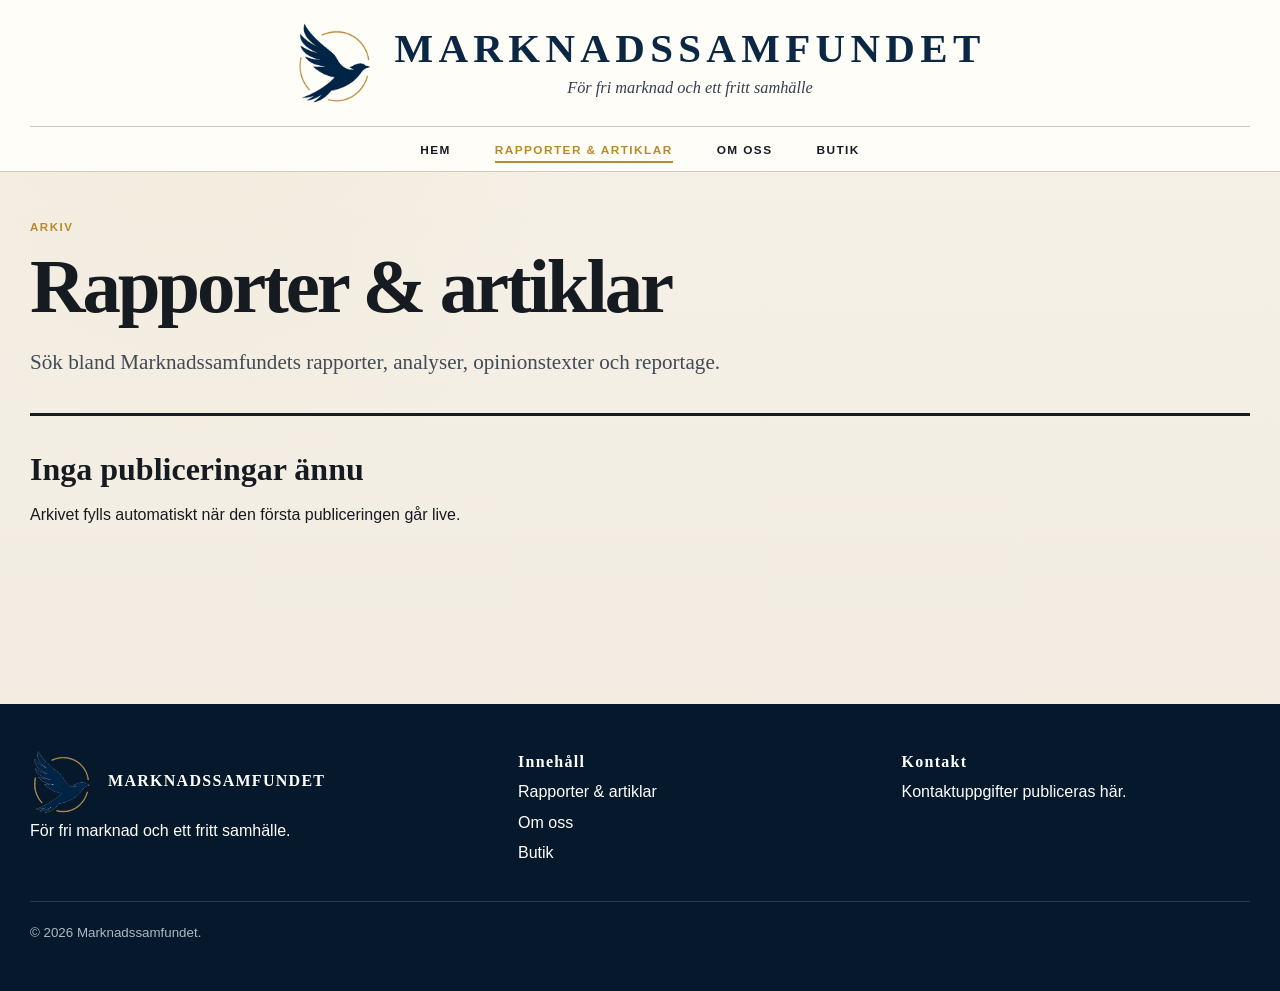
==== commit f6db3479: "Add files via upload" ====
--- a/arkiv.html
+++ b/arkiv.html
@@ -1 +1 @@
-<!doctype html><html lang="sv"><head><meta charset="utf-8"><meta name="viewport" content="width=device-width,initial-scale=1"><meta name="description" content="Marknadssamfundet – För fri marknad och ett fritt samhälle."><title>Rapporter & artiklar – Marknadssamfundet</title><link rel="icon" type="image/png" href="assets/favicon.png"><link rel="stylesheet" href="styles.css"></head><body><header class="masthead"><div class="wrap identity"><a href="index.html" aria-label="Marknadssamfundet, startsida"><img src="assets/mark-icon.png" alt=""></a><div class="identity-copy"><div class="identity-name">Marknadssamfundet</div><div class="identity-tagline">För fri marknad och ett fritt samhälle</div></div></div><button class="menu-toggle" aria-expanded="false" aria-controls="main-nav">Meny</button><nav id="main-nav" class="main-nav wrap" aria-label="Huvudmeny"><a href="index.html" class="">Hem</a><a href="arkiv.html" class="active">Rapporter & artiklar</a><a href="om.html" class="">Om oss</a><a href="butik.html" class="">Butik</a></nav></header><main class="page"><div class="wrap"><header class="archive-header"><span class="kicker">Arkiv</span><h1>Rapporter & artiklar</h1><p class="lead">Sök bland Marknadssamfundets rapporter, analyser, opinionstexter och reportage.</p></header><section class="search-box"><label for="search">Sök i arkivet</label><input id="search" type="search" placeholder="Sök t.ex. skatter, bostäder, EU eller företagande…" autocomplete="off"><div class="filters"><button class="filter active" data-filter="alla">Alla</button><button class="filter" data-filter="rapport">Rapporter</button><button class="filter" data-filter="analys">Analys</button><button class="filter" data-filter="opinion">Opinion</button><button class="filter" data-filter="reportage">Reportage</button></div></section><section class="archive-list"><article class="archive-item" data-type="rapport" data-search="sverige marknader regler konkurrens äganderätt ekonomi"><div><span class="tag">Rapport</span><h2><a href="artikel.html">Sverige behöver fler marknader – inte fler undantag</a></h2><p>En analys av hur regelverk, konkurrens och äganderätt påverkar svensk tillväxt.</p></div><div class="meta">21 augusti 2026</div></article><article class="archive-item" data-type="analys" data-search="ekonomisk frihet institutioner företagande produktivitet"><a class="archive-thumb" href="artikel.html"><img src="assets/analysis-freedom.svg" alt="Omslagsbild för analys om ekonomisk frihet"></a><div><span class="tag">Analys</span><h2><a href="artikel.html">Därför spelar ekonomisk frihet roll</a></h2><p>Om institutioner, företagande och långsiktig produktivitet.</p></div><div class="meta">18 augusti 2026</div></article><article class="archive-item" data-type="opinion" data-search="reformagenda skatter arbetsmarknad bostäder mandatperiod"><div><span class="tag">Opinion</span><h2><a href="artikel.html">En reformagenda för nästa mandatperiod</a></h2><p>Fem prioriteringar för en friare svensk ekonomi.</p></div><div class="meta">12 augusti 2026</div></article><article class="archive-item" data-type="reportage" data-search="företag regler entreprenörer reglering"><a class="archive-thumb" href="artikel.html"><img src="assets/reportage-business.svg" alt="Omslagsbild för reportage om företag och regler"></a><div><span class="tag">Reportage</span><h2><a href="artikel.html">Företagen som fastnar mellan reglerna</a></h2><p>Entreprenörer berättar om kostnaden för svåröverskådlig reglering.</p></div><div class="meta">5 augusti 2026</div></article></section><p id="no-results" class="no-results" hidden>Inga träffar. Prova ett annat sökord eller filter.</p></div></main><footer class="footer"><div class="wrap"><div class="footer-grid"><div><div class="footer-brand"><img src="assets/mark-icon.png" alt=""><strong>MARKNADSSAMFUNDET</strong></div><p>För fri marknad och ett fritt samhälle.</p></div><div><strong>Innehåll</strong><p><a href="arkiv.html">Rapporter & artiklar</a></p><p><a href="om.html">Om oss</a></p><p><a href="butik.html">Butik</a></p></div><div><strong>Kontakt</strong><p>Kontaktuppgifter publiceras här.</p></div></div><div class="legal"><small>© 2026 Marknadssamfundet. Första webbversionen.</small></div></div></footer><script src="script.js"></script></body></html>+<!doctype html><html lang="sv"><head><meta charset="utf-8"><meta name="viewport" content="width=device-width,initial-scale=1"><meta name="description" content="Marknadssamfundet – För fri marknad och ett fritt samhälle."><title>Rapporter & artiklar – Marknadssamfundet</title><link rel="icon" type="image/png" href="assets/favicon.png"><link rel="stylesheet" href="styles.css"></head><body><header class="masthead"><div class="wrap identity"><a href="index.html" aria-label="Marknadssamfundet, startsida"><img src="assets/mark-icon.png" alt=""></a><div class="identity-copy"><div class="identity-name">Marknadssamfundet</div><div class="identity-tagline">För fri marknad och ett fritt samhälle</div></div></div><button class="menu-toggle" aria-expanded="false" aria-controls="main-nav">Meny</button><nav id="main-nav" class="main-nav wrap" aria-label="Huvudmeny"><a href="index.html">Hem</a><a href="arkiv.html" class="active">Rapporter & artiklar</a><a href="om.html">Om oss</a><a href="butik.html">Butik</a></nav></header><main class="page"><div class="wrap"><header class="archive-header"><span class="kicker">Arkiv</span><h1>Rapporter & artiklar</h1><p class="lead">Sök bland Marknadssamfundets rapporter, analyser, opinionstexter och reportage.</p></header><section class="archive-empty"><h2>Inga publiceringar ännu</h2><p>Arkivet fylls automatiskt när den första publiceringen går live.</p></section></div></main><footer class="footer"><div class="wrap"><div class="footer-grid"><div><div class="footer-brand"><img src="assets/mark-icon.png" alt=""><strong>MARKNADSSAMFUNDET</strong></div><p>För fri marknad och ett fritt samhälle.</p></div><div><strong>Innehåll</strong><p><a href="arkiv.html">Rapporter & artiklar</a></p><p><a href="om.html">Om oss</a></p><p><a href="butik.html">Butik</a></p></div><div><strong>Kontakt</strong><p>Kontaktuppgifter publiceras här.</p></div></div><div class="legal"><small>© 2026 Marknadssamfundet.</small></div></div></footer><script src="script.js"></script></body></html>
--- a/styles.css
+++ b/styles.css
@@ -298,3 +298,22 @@
   .archive-item{grid-template-columns:1fr}
   .archive-thumb{max-width:320px}
 }
+
+
+/* ---- Pages CMS: endast funktionella tillägg, v4-designen behålls ---- */
+.empty-state{padding:96px 0 120px;max-width:980px}
+.empty-state h1{font:600 clamp(3rem,6.2vw,6.1rem)/.98 var(--serif);letter-spacing:-.045em;margin:12px 0 22px;color:var(--navy)}
+.empty-state .lead{max-width:760px}
+.archive-empty{border-top:3px solid var(--ink);padding:36px 0 90px}
+.archive-empty h2{font:600 2rem/1.1 var(--serif);margin:0 0 10px}
+.single-lead{grid-template-columns:1fr}
+.single-lead .lead-story{border-right:0;padding-right:0;max-width:1000px}
+.side-story h2 a,.report-card h3 a,.opinion-card h3 a,.related h3 a{color:inherit;text-decoration:none}
+.side-story h2 a:hover,.report-card h3 a:hover,.opinion-card h3 a:hover,.related h3 a:hover{color:var(--gold)}
+.article-body img{display:block;max-width:100%;height:auto;border-radius:14px;margin:32px auto;box-shadow:0 10px 28px rgba(11,39,68,.08)}
+.article-body blockquote{border-left:4px solid var(--gold);padding:5px 0 5px 20px;margin:34px 0;font:italic 1.55rem/1.35 var(--serif);color:var(--navy)}
+.article-body ul,.article-body ol{padding-left:1.4em}
+.article-body a{color:var(--navy);text-decoration-color:var(--gold);text-underline-offset:3px}
+.article-hero{max-width:1040px;margin:0 auto 12px}
+.article-hero img{width:100%;border-radius:20px;aspect-ratio:16/9;object-fit:cover;box-shadow:0 14px 36px rgba(11,39,68,.11)}
+@media(max-width:640px){.empty-state{padding:58px 0 80px}.empty-state h1{font-size:3rem}}
